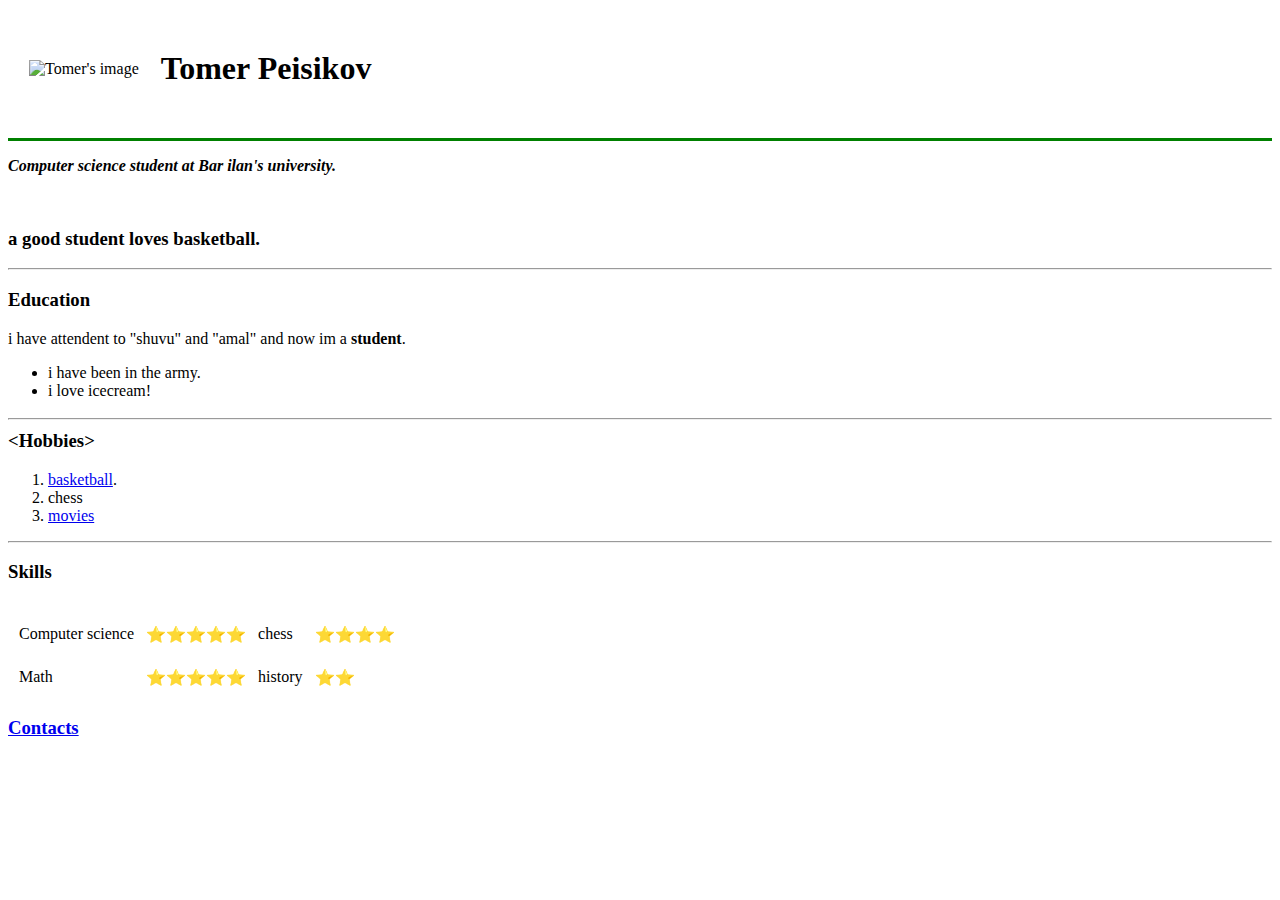
==== index.html @ ad45d0aa "Add files via upload" ====
<!DOCTYPE html>
<html lang="en" dir="ltr">

<head>
  <meta charset="utf-8">
  <title>Tomer's Personal Site</title>
</head>

<body>
  <table cellspacing="20">
    <td> <img src="https://media-exp1.licdn.com/dms/image/C4E03AQFpgf0_57y72A/profile-displayphoto-shrink_200_200/0/1606844924078?e=1660780800&v=beta&t=sfLsezJd6aZrl8zYXBxLJlHNAfI2wmOc_vztp55yaRA" alt="Tomer's image"></td>
    <td>
      <h1>Tomer Peisikov</h1>
    </td>
  </table>


  <hr size="3" color="green">
  <p><em><strong>Computer science student at Bar ilan's university.</strong></em></p>
  <br>
  <h3>
    <p>a good student loves basketball.</p>
  </h3>
  <hr>
  <h3>Education</h3>
  <p>i have attendent to "shuvu" and "amal" and now im a <strong>student</strong>.</p>
  <ul>
    <li>i have been in the army.</li>
    <li>i love icecream!</li>
  </ul>
  <h3>
    <hr>
    <<strong>Hobbies</strong>>
  </h3>
  <ol>
    <li><a href="https://en.wikipedia.org/wiki/Basketball">basketball</a>.</li>
    <li>chess</li>
    <li><a href="https://www.cinema-city.co.il/">movies</a></li>
  </ol>
  <hr>
  <h3>Skills</h3>
  <table cellspacing="10">
    <tbody>
      <td>
        <tr>
          <td>Computer science</td>
          <td>⭐⭐⭐⭐⭐</td>
          <td>chess</td>
          <td>⭐⭐⭐⭐</td>
        </tr>
      </td>
      <td>
        <tr>
          <td>Math</td>
          <td>⭐⭐⭐⭐⭐</td>
          <td>history</td>
          <td>⭐⭐</td>
        </tr>
      </td>
    </tbody>
  </table>
  <h3><a href="Contacts.html">Contacts</a></h3>
</body>

</html>
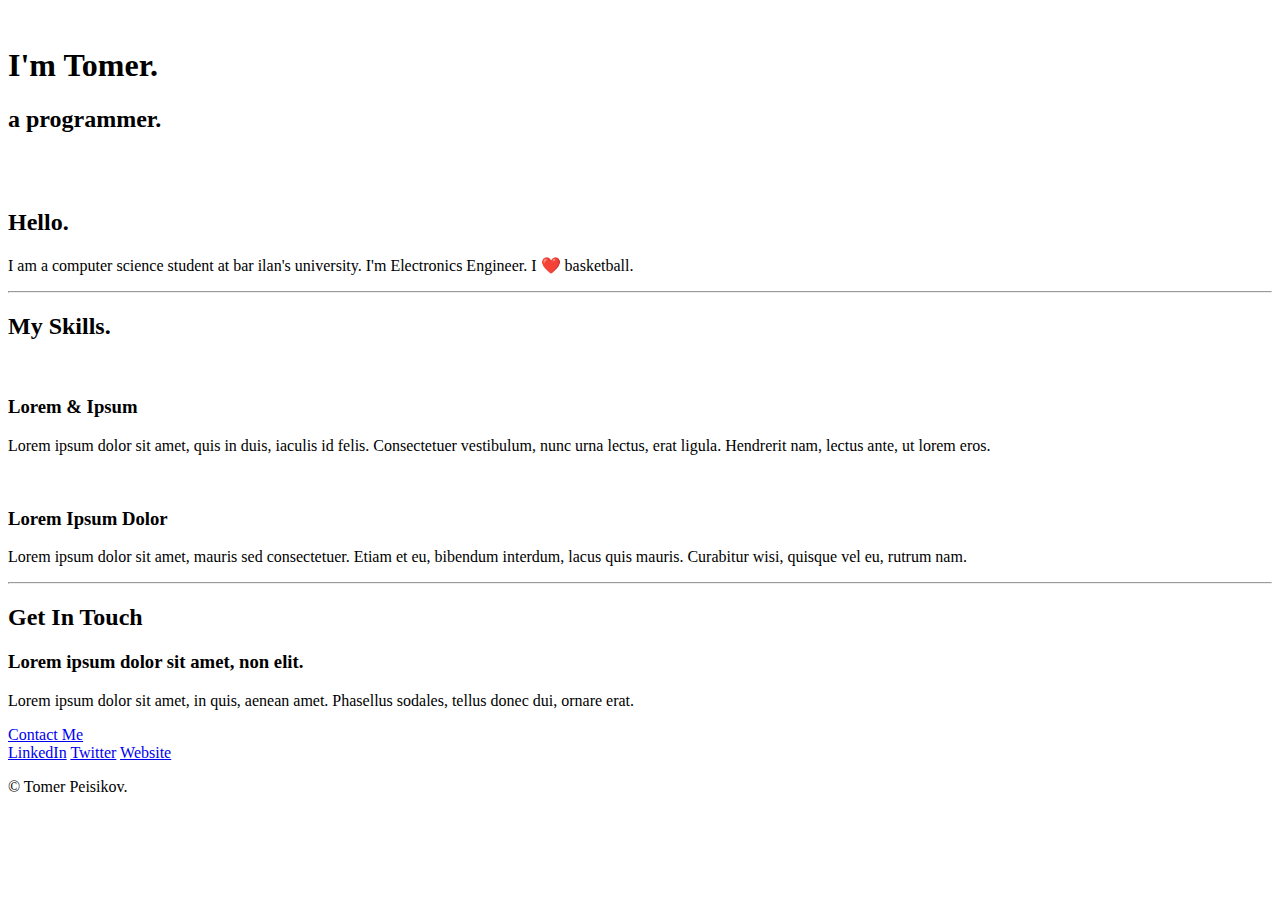
==== commit 0fc8c107: "Add files via upload" ====
--- a/index.html
+++ b/index.html
@@ -1,65 +1,58 @@
 <!DOCTYPE html>
 <html lang="en" dir="ltr">
-
-<head>
-  <meta charset="utf-8">
-  <title>Tomer's Personal Site</title>
-</head>
-
-<body>
-  <table cellspacing="20">
-    <td> <img src="https://media-exp1.licdn.com/dms/image/C4E03AQFpgf0_57y72A/profile-displayphoto-shrink_200_200/0/1606844924078?e=1660780800&v=beta&t=sfLsezJd6aZrl8zYXBxLJlHNAfI2wmOc_vztp55yaRA" alt="Tomer's image"></td>
-    <td>
-      <h1>Tomer Peisikov</h1>
-    </td>
-  </table>
+  <head>
+    <meta charset="utf-8">
+    <title>Tomer Peisikov</title>
+    <link rel="icon" href="favicon.ico">
+    <link rel="preconnect" href="https://fonts.googleapis.com">
+<link rel="preconnect" href="https://fonts.gstatic.com" crossorigin>
+<link href="https://fonts.googleapis.com/css2?family=Merriweather&family=Montserrat&family=Sacramento&display=swap" rel="stylesheet">
+    <link rel="stylesheet" href="css/styles.css">
+  </head>
+  <body>
+    <div class="top-container">
+      <img class="top-cloud" src="images/cloud.png" alt="">
+      <h1>I'm Tomer.</h1>
+      <h2>a <span class="pro">pro</span>grammer.</h2>
+      <img class="bottom-cloud" src="images/cloud.png" alt="">
+      <img src="images/mountain.png" alt="">
+    </div>
+    <div class="middle-container">
+      <div class="profile">
+        <img class="profile-image"src="https://media-exp1.licdn.com/dms/image/C4E03AQFpgf0_57y72A/profile-displayphoto-shrink_200_200/0/1606844924078?e=1660780800&v=beta&t=sfLsezJd6aZrl8zYXBxLJlHNAfI2wmOc_vztp55yaRA" alt="">
+        <h2>Hello.</h2>
+        <p class="my-desc">I am a computer science student at bar ilan's university. I'm Electronics Engineer. I ❤️ basketball.</p>
+      </div>
+      <hr>
+      <div class="skills">
+        <h2>My Skills.</h2>
+        <div class="skill-row">
+          <img class="electronic-image" src="https://www.electronic-store.co.il/wp-content/uploads/2022/02/estore-articles.jpg" alt="">
+          <h3>Lorem & Ipsum</h3>
+          <p>Lorem ipsum dolor sit amet, quis in duis, iaculis id felis. Consectetuer vestibulum, nunc urna lectus, erat ligula. Hendrerit nam, lectus ante, ut lorem eros.</p>
+        </div>
+        <div class="skill-row">
+          <img class="dragon-ball-image" src="https://media1.giphy.com/media/19JSJ5ucu91R5D7a3w/giphy.gif?cid=ecf05e47ugce2wpq645youh7vbr49bs3rm11e9vk96ipx0xd&rid=giphy.gif&ct=g" alt="">
+          <h3>Lorem Ipsum Dolor</h3>
+          <p>Lorem ipsum dolor sit amet, mauris sed consectetuer. Etiam et eu, bibendum interdum, lacus quis mauris. Curabitur wisi, quisque vel eu, rutrum nam.</p>
+        </div>
+      </div>
+      <hr>
+      <div class="contact-me">
+        <h2>Get In Touch</h2>
+        <h3>Lorem ipsum dolor sit amet, non elit.</h3>
+        <p class="contact-massage">Lorem ipsum dolor sit amet, in quis, aenean amet. Phasellus sodales, tellus donec dui, ornare erat.</p>
+        <a class="btn" href="mailto:tomerp1812@gmail.com">Contact Me</a>
+      </div>
+    </div>
 
 
-  <hr size="3" color="green">
-  <p><em><strong>Computer science student at Bar ilan's university.</strong></em></p>
-  <br>
-  <h3>
-    <p>a good student loves basketball.</p>
-  </h3>
-  <hr>
-  <h3>Education</h3>
-  <p>i have attendent to "shuvu" and "amal" and now im a <strong>student</strong>.</p>
-  <ul>
-    <li>i have been in the army.</li>
-    <li>i love icecream!</li>
-  </ul>
-  <h3>
-    <hr>
-    <<strong>Hobbies</strong>>
-  </h3>
-  <ol>
-    <li><a href="https://en.wikipedia.org/wiki/Basketball">basketball</a>.</li>
-    <li>chess</li>
-    <li><a href="https://www.cinema-city.co.il/">movies</a></li>
-  </ol>
-  <hr>
-  <h3>Skills</h3>
-  <table cellspacing="10">
-    <tbody>
-      <td>
-        <tr>
-          <td>Computer science</td>
-          <td>⭐⭐⭐⭐⭐</td>
-          <td>chess</td>
-          <td>⭐⭐⭐⭐</td>
-        </tr>
-      </td>
-      <td>
-        <tr>
-          <td>Math</td>
-          <td>⭐⭐⭐⭐⭐</td>
-          <td>history</td>
-          <td>⭐⭐</td>
-        </tr>
-      </td>
-    </tbody>
-  </table>
-  <h3><a href="Contacts.html">Contacts</a></h3>
-</body>
+    <div class="bottom-container">
+      <a class="footer-link" href="https://www.linkedin.com/">LinkedIn</a>
+      <a class="footer-link" href="https://twitter.com/">Twitter</a>
+      <a class="footer-link" href="https://www.appbrewery.co/">Website</a>
+      <p class="conservation">© Tomer Peisikov.</p>
+    </div>
 
+  </body>
 </html>
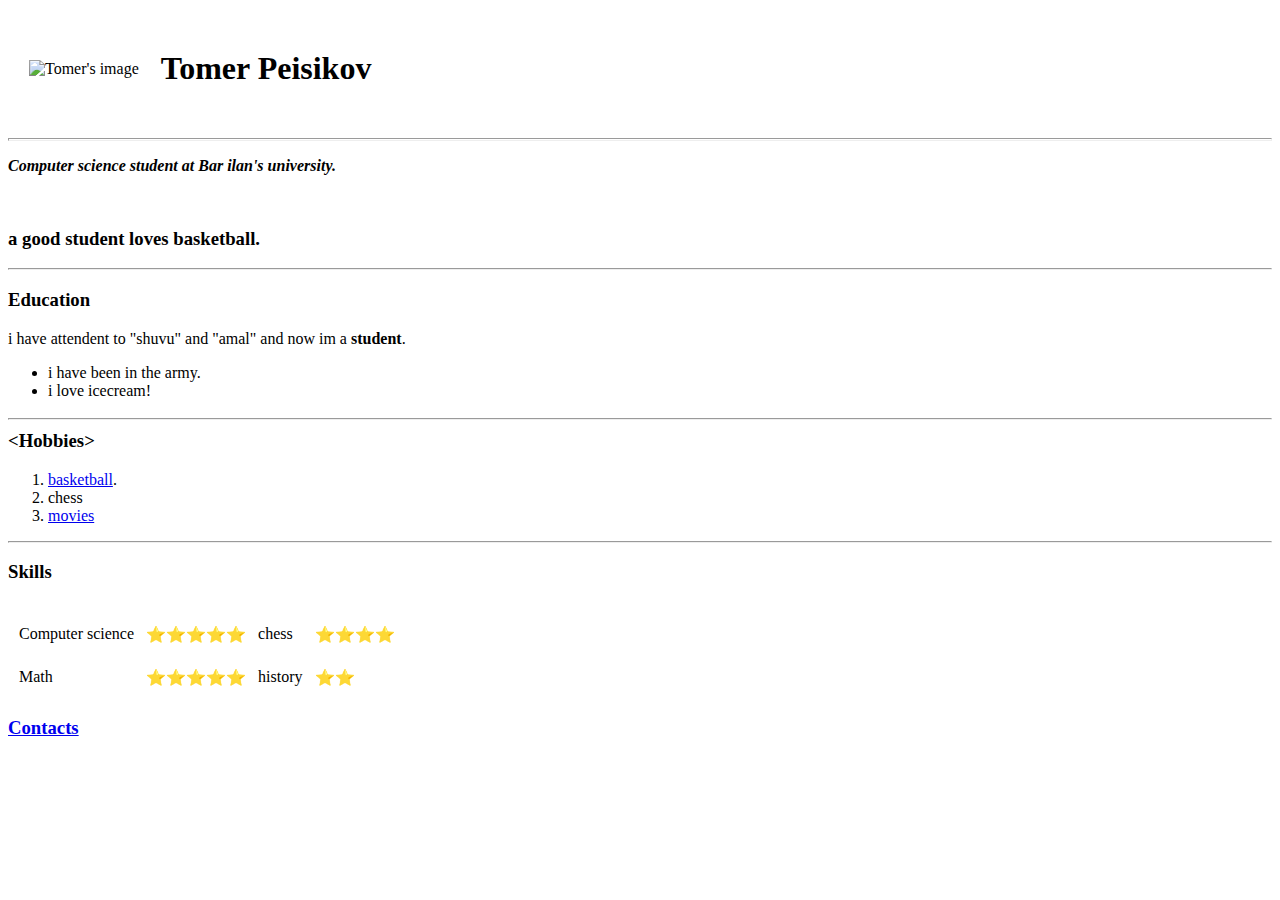
==== commit d05f4aec: "Add files via upload" ====
--- a/index.html
+++ b/index.html
@@ -1,58 +1,66 @@
 <!DOCTYPE html>
 <html lang="en" dir="ltr">
-  <head>
-    <meta charset="utf-8">
-    <title>Tomer Peisikov</title>
-    <link rel="icon" href="favicon.ico">
-    <link rel="preconnect" href="https://fonts.googleapis.com">
-<link rel="preconnect" href="https://fonts.gstatic.com" crossorigin>
-<link href="https://fonts.googleapis.com/css2?family=Merriweather&family=Montserrat&family=Sacramento&display=swap" rel="stylesheet">
-    <link rel="stylesheet" href="css/styles.css">
-  </head>
-  <body>
-    <div class="top-container">
-      <img class="top-cloud" src="images/cloud.png" alt="">
-      <h1>I'm Tomer.</h1>
-      <h2>a <span class="pro">pro</span>grammer.</h2>
-      <img class="bottom-cloud" src="images/cloud.png" alt="">
-      <img src="images/mountain.png" alt="">
-    </div>
-    <div class="middle-container">
-      <div class="profile">
-        <img class="profile-image"src="https://media-exp1.licdn.com/dms/image/C4E03AQFpgf0_57y72A/profile-displayphoto-shrink_200_200/0/1606844924078?e=1660780800&v=beta&t=sfLsezJd6aZrl8zYXBxLJlHNAfI2wmOc_vztp55yaRA" alt="">
-        <h2>Hello.</h2>
-        <p class="my-desc">I am a computer science student at bar ilan's university. I'm Electronics Engineer. I ❤️ basketball.</p>
-      </div>
-      <hr>
-      <div class="skills">
-        <h2>My Skills.</h2>
-        <div class="skill-row">
-          <img class="electronic-image" src="https://www.electronic-store.co.il/wp-content/uploads/2022/02/estore-articles.jpg" alt="">
-          <h3>Lorem & Ipsum</h3>
-          <p>Lorem ipsum dolor sit amet, quis in duis, iaculis id felis. Consectetuer vestibulum, nunc urna lectus, erat ligula. Hendrerit nam, lectus ante, ut lorem eros.</p>
-        </div>
-        <div class="skill-row">
-          <img class="dragon-ball-image" src="https://media1.giphy.com/media/19JSJ5ucu91R5D7a3w/giphy.gif?cid=ecf05e47ugce2wpq645youh7vbr49bs3rm11e9vk96ipx0xd&rid=giphy.gif&ct=g" alt="">
-          <h3>Lorem Ipsum Dolor</h3>
-          <p>Lorem ipsum dolor sit amet, mauris sed consectetuer. Etiam et eu, bibendum interdum, lacus quis mauris. Curabitur wisi, quisque vel eu, rutrum nam.</p>
-        </div>
-      </div>
-      <hr>
-      <div class="contact-me">
-        <h2>Get In Touch</h2>
-        <h3>Lorem ipsum dolor sit amet, non elit.</h3>
-        <p class="contact-massage">Lorem ipsum dolor sit amet, in quis, aenean amet. Phasellus sodales, tellus donec dui, ornare erat.</p>
-        <a class="btn" href="mailto:tomerp1812@gmail.com">Contact Me</a>
-      </div>
-    </div>
+
+<head>
+  <meta charset="utf-8">
+  <title>Tomer's Personal Site</title>
+  <link rel="stylesheet" href="css/styles.css">
+</head>
+
+<body>
+  <table cellspacing="20">
+    <td> <img src="https://media-exp1.licdn.com/dms/image/C4E03AQFpgf0_57y72A/profile-displayphoto-shrink_200_200/0/1606844924078?e=1660780800&v=beta&t=sfLsezJd6aZrl8zYXBxLJlHNAfI2wmOc_vztp55yaRA" alt="Tomer's image"></td>
+    <td>
+      <h1>Tomer Peisikov</h1>
+    </td>
+  </table>
 
 
-    <div class="bottom-container">
-      <a class="footer-link" href="https://www.linkedin.com/">LinkedIn</a>
-      <a class="footer-link" href="https://twitter.com/">Twitter</a>
-      <a class="footer-link" href="https://www.appbrewery.co/">Website</a>
-      <p class="conservation">© Tomer Peisikov.</p>
-    </div>
+  <hr size="3">
+  <p><em><strong>Computer science student at Bar ilan's university.</strong></em></p>
+  <br>
+  <h3>
+    <p>a good student loves basketball.</p>
+  </h3>
+  <hr>
+  <h3>Education</h3>
+  <p>i have attendent to "shuvu" and "amal" and now im a <strong>student</strong>.</p>
+  <ul>
+    <li>i have been in the army.</li>
+    <li>i love icecream!</li>
+  </ul>
+  <h3>
+    <hr>
+    <<strong>Hobbies</strong>>
+  </h3>
+  <ol>
+    <li><a href="https://en.wikipedia.org/wiki/Basketball">basketball</a>.</li>
+    <li>chess</li>
+    <li><a href="https://www.cinema-city.co.il/">movies</a></li>
+  </ol>
+  <hr>
+  <h3>Skills</h3>
+  <table cellspacing="10">
+    <tbody>
+      <td>
+        <tr>
+          <td>Computer science</td>
+          <td>⭐⭐⭐⭐⭐</td>
+          <td>chess</td>
+          <td>⭐⭐⭐⭐</td>
+        </tr>
+      </td>
+      <td>
+        <tr>
+          <td>Math</td>
+          <td>⭐⭐⭐⭐⭐</td>
+          <td>history</td>
+          <td>⭐⭐</td>
+        </tr>
+      </td>
+    </tbody>
+  </table>
+  <h3><a href="Contacts.html">Contacts</a></h3>
+</body>
 
-  </body>
 </html>
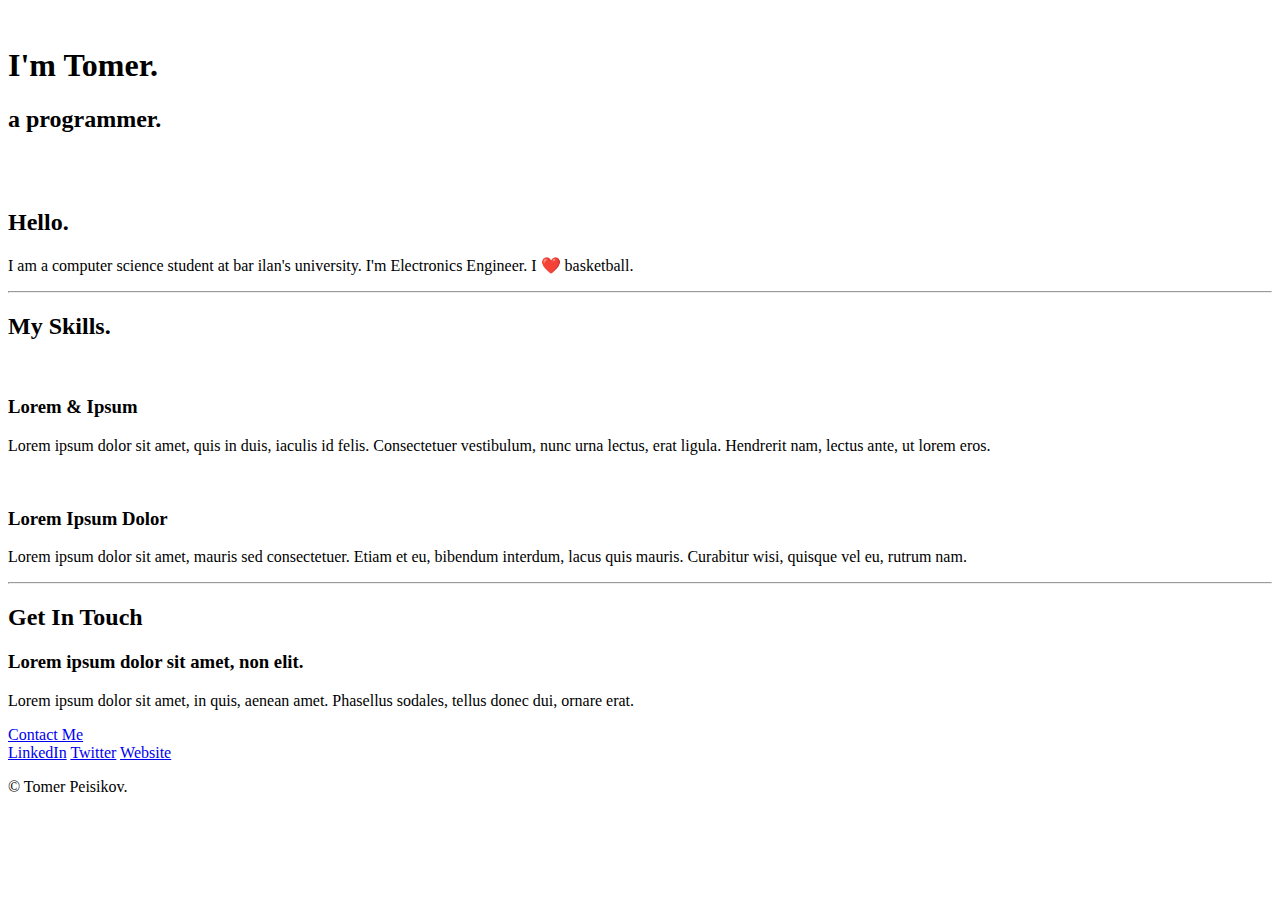
==== commit f1352b6e: "Add files via upload" ====
--- a/index.html
+++ b/index.html
@@ -1,66 +1,58 @@
 <!DOCTYPE html>
 <html lang="en" dir="ltr">
-
-<head>
-  <meta charset="utf-8">
-  <title>Tomer's Personal Site</title>
-  <link rel="stylesheet" href="css/styles.css">
-</head>
-
-<body>
-  <table cellspacing="20">
-    <td> <img src="https://media-exp1.licdn.com/dms/image/C4E03AQFpgf0_57y72A/profile-displayphoto-shrink_200_200/0/1606844924078?e=1660780800&v=beta&t=sfLsezJd6aZrl8zYXBxLJlHNAfI2wmOc_vztp55yaRA" alt="Tomer's image"></td>
-    <td>
-      <h1>Tomer Peisikov</h1>
-    </td>
-  </table>
+  <head>
+    <meta charset="utf-8">
+    <title>Tomer Peisikov</title>
+    <link rel="icon" href="favicon.ico">
+    <link rel="preconnect" href="https://fonts.googleapis.com">
+<link rel="preconnect" href="https://fonts.gstatic.com" crossorigin>
+<link href="https://fonts.googleapis.com/css2?family=Merriweather&family=Montserrat&family=Sacramento&display=swap" rel="stylesheet">
+    <link rel="stylesheet" href="css/styles.css">
+  </head>
+  <body>
+    <div class="top-container">
+      <img class="top-cloud" src="images/cloud.png" alt="">
+      <h1>I'm Tomer.</h1>
+      <h2>a <span class="pro">pro</span>grammer.</h2>
+      <img class="bottom-cloud" src="images/cloud.png" alt="">
+      <img src="images/mountain.png" alt="">
+    </div>
+    <div class="middle-container">
+      <div class="profile">
+        <img class="profile-image"src="https://media-exp1.licdn.com/dms/image/C4E03AQFpgf0_57y72A/profile-displayphoto-shrink_200_200/0/1606844924078?e=1660780800&v=beta&t=sfLsezJd6aZrl8zYXBxLJlHNAfI2wmOc_vztp55yaRA" alt="">
+        <h2>Hello.</h2>
+        <p class="my-desc">I am a computer science student at bar ilan's university. I'm Electronics Engineer. I ❤️ basketball.</p>
+      </div>
+      <hr>
+      <div class="skills">
+        <h2>My Skills.</h2>
+        <div class="skill-row">
+          <img class="electronic-image" src="https://www.electronic-store.co.il/wp-content/uploads/2022/02/estore-articles.jpg" alt="">
+          <h3>Lorem & Ipsum</h3>
+          <p>Lorem ipsum dolor sit amet, quis in duis, iaculis id felis. Consectetuer vestibulum, nunc urna lectus, erat ligula. Hendrerit nam, lectus ante, ut lorem eros.</p>
+        </div>
+        <div class="skill-row">
+          <img class="dragon-ball-image" src="https://media1.giphy.com/media/19JSJ5ucu91R5D7a3w/giphy.gif?cid=ecf05e47ugce2wpq645youh7vbr49bs3rm11e9vk96ipx0xd&rid=giphy.gif&ct=g" alt="">
+          <h3>Lorem Ipsum Dolor</h3>
+          <p>Lorem ipsum dolor sit amet, mauris sed consectetuer. Etiam et eu, bibendum interdum, lacus quis mauris. Curabitur wisi, quisque vel eu, rutrum nam.</p>
+        </div>
+      </div>
+      <hr>
+      <div class="contact-me">
+        <h2>Get In Touch</h2>
+        <h3>Lorem ipsum dolor sit amet, non elit.</h3>
+        <p class="contact-massage">Lorem ipsum dolor sit amet, in quis, aenean amet. Phasellus sodales, tellus donec dui, ornare erat.</p>
+        <a class="btn" href="mailto:tomerp1812@gmail.com">Contact Me</a>
+      </div>
+    </div>
 
 
-  <hr size="3">
-  <p><em><strong>Computer science student at Bar ilan's university.</strong></em></p>
-  <br>
-  <h3>
-    <p>a good student loves basketball.</p>
-  </h3>
-  <hr>
-  <h3>Education</h3>
-  <p>i have attendent to "shuvu" and "amal" and now im a <strong>student</strong>.</p>
-  <ul>
-    <li>i have been in the army.</li>
-    <li>i love icecream!</li>
-  </ul>
-  <h3>
-    <hr>
-    <<strong>Hobbies</strong>>
-  </h3>
-  <ol>
-    <li><a href="https://en.wikipedia.org/wiki/Basketball">basketball</a>.</li>
-    <li>chess</li>
-    <li><a href="https://www.cinema-city.co.il/">movies</a></li>
-  </ol>
-  <hr>
-  <h3>Skills</h3>
-  <table cellspacing="10">
-    <tbody>
-      <td>
-        <tr>
-          <td>Computer science</td>
-          <td>⭐⭐⭐⭐⭐</td>
-          <td>chess</td>
-          <td>⭐⭐⭐⭐</td>
-        </tr>
-      </td>
-      <td>
-        <tr>
-          <td>Math</td>
-          <td>⭐⭐⭐⭐⭐</td>
-          <td>history</td>
-          <td>⭐⭐</td>
-        </tr>
-      </td>
-    </tbody>
-  </table>
-  <h3><a href="Contacts.html">Contacts</a></h3>
-</body>
+    <div class="bottom-container">
+      <a class="footer-link" href="https://www.linkedin.com/">LinkedIn</a>
+      <a class="footer-link" href="https://twitter.com/">Twitter</a>
+      <a class="footer-link" href="https://www.appbrewery.co/">Website</a>
+      <p class="conservation">© Tomer Peisikov.</p>
+    </div>
 
+  </body>
 </html>
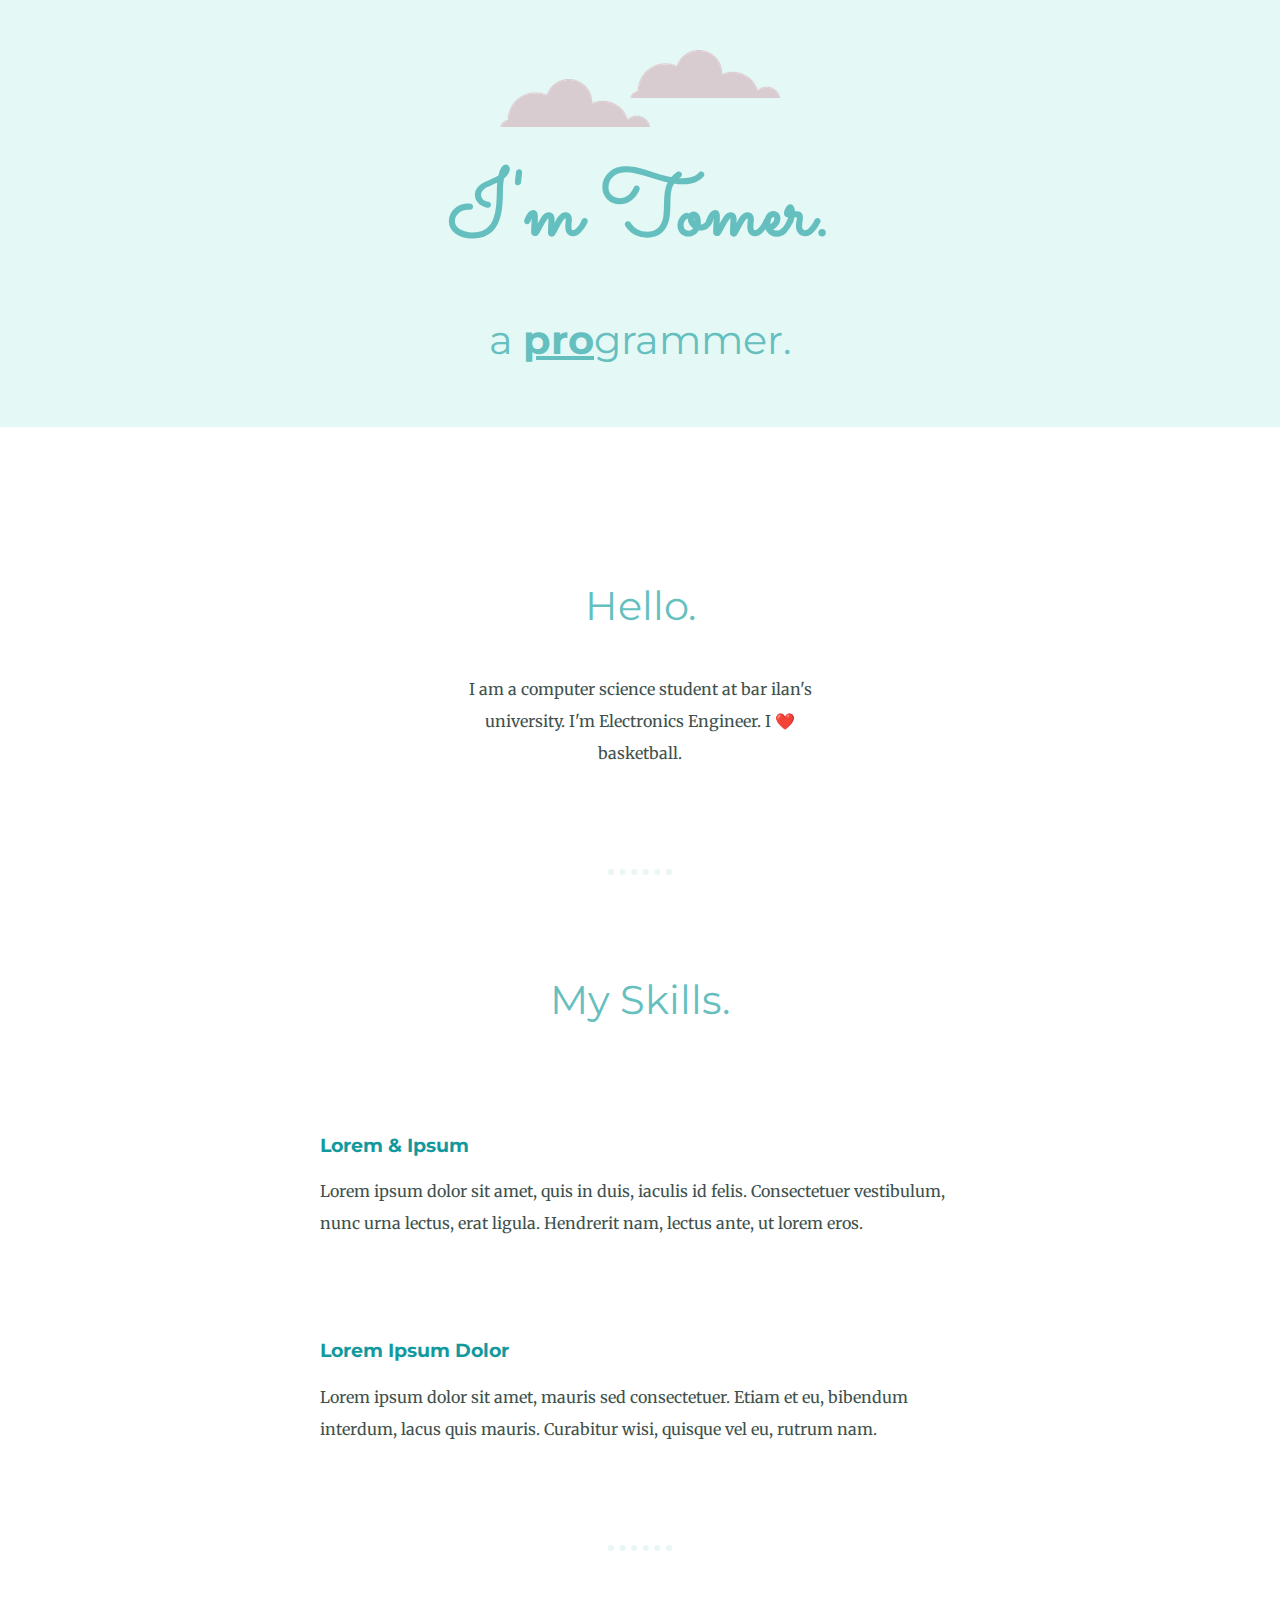
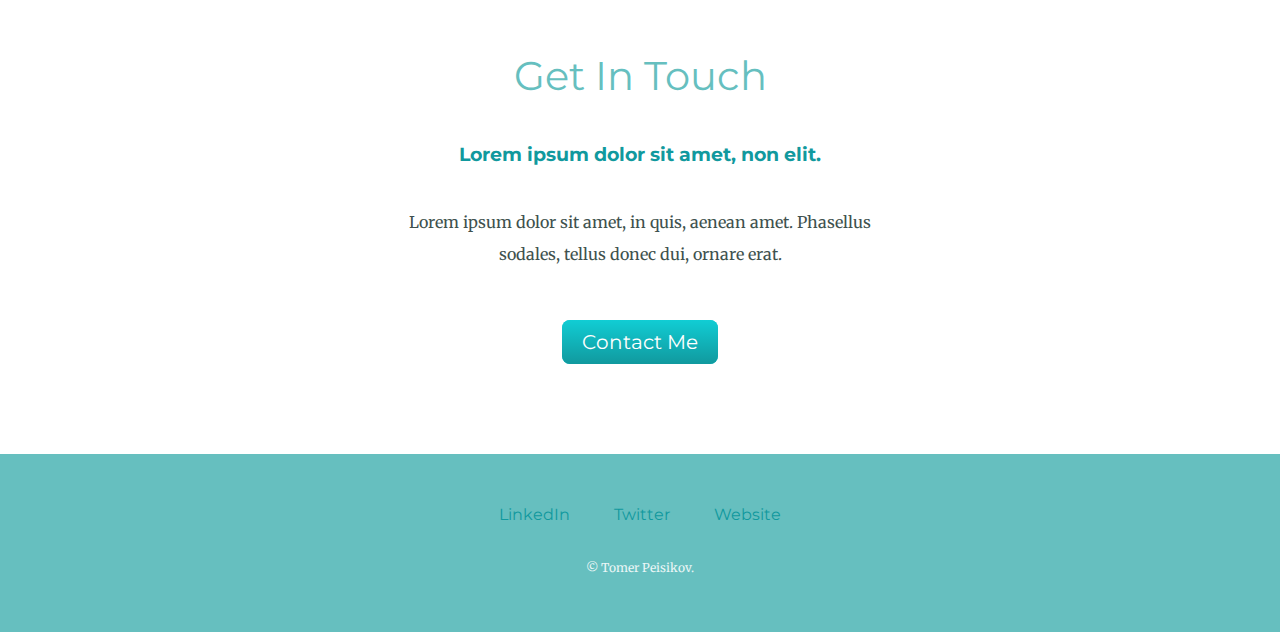
==== commit 9c16fb69: "Update index.html" ====
--- a/index.html
+++ b/index.html
@@ -7,14 +7,14 @@
     <link rel="preconnect" href="https://fonts.googleapis.com">
 <link rel="preconnect" href="https://fonts.gstatic.com" crossorigin>
 <link href="https://fonts.googleapis.com/css2?family=Merriweather&family=Montserrat&family=Sacramento&display=swap" rel="stylesheet">
-    <link rel="stylesheet" href="css/styles.css">
+    <link rel="stylesheet" href="styles.css">
   </head>
   <body>
     <div class="top-container">
-      <img class="top-cloud" src="images/cloud.png" alt="">
+      <img class="top-cloud" src="cloud.png" alt="">
       <h1>I'm Tomer.</h1>
       <h2>a <span class="pro">pro</span>grammer.</h2>
-      <img class="bottom-cloud" src="images/cloud.png" alt="">
+      <img class="bottom-cloud" src="cloud.png" alt="">
       <img src="images/mountain.png" alt="">
     </div>
     <div class="middle-container">
--- a/styles.css
+++ b/styles.css
@@ -0,0 +1,154 @@
+/**************************************TAG SELECTORS********************************/
+body {
+  font-family: 'Merriweather', serif;
+  text-align: center;
+  margin: 0;
+  color: #40514E;
+}
+
+h1 {
+  font-size: 5.625rem;
+  margin: 50px auto 0 auto;
+  font-family: 'Sacramento', cursive;
+  color: #66BFBF;
+}
+
+h2 {
+  font-family: 'Montserrat', sans-serif;
+  font-size: 2.5rem;
+  color: #66BFBF;
+  font-weight: normal;
+  padding-bottom: 10px;
+}
+
+h3 {
+  font-family: 'Montserrat', sans-serif;
+  color: #11999E;
+}
+
+a {
+  color: #11999E;
+  font-family: 'Montserrat', sans-serif;
+  margin: 10px 20px;
+  text-decoration: none;
+}
+
+a:hover{
+    color : #EAF6F6;
+}
+
+hr{
+   width: 4%;
+   border: dotted #EAF6F6 6px;
+   border-bottom: none;
+   margin: 100px auto;
+}
+
+p{
+    line-height: 2;
+}
+
+/**************************************CLASS SELECTORS********************************/
+
+
+.top-cloud {
+  position: absolute;
+  right: 500px;
+  top: 50px;
+}
+
+.bottom-cloud {
+  position: absolute;
+  left: 500px;
+  bottom: 300px;
+}
+
+.profile-image {
+  border-radius: 100%;
+}
+
+.electronic-image {
+  width: 25%;
+  float: left;
+  margin-right: 30px;
+}
+
+.dragon-ball-image{
+  width: 25%;
+  float: right;
+  margin-left: 30px;
+}
+
+.top-container {
+  background-color: #e4f9f5;
+  position: relative;
+  padding-top: 100px;
+}
+
+.middle-container {
+  margin: 100px 0 100px 0;
+/*background-color: #8FE3CF;*/
+}
+
+.bottom-container {
+background-color: #66BFBF;
+padding: 50px 0 20px;
+}
+
+.my-desc{
+  color: #40514E;
+  width: 30%;
+  margin: auto;
+}
+
+.pro {
+  text-decoration: underline;
+  font-weight: bold;
+}
+
+
+.skill-row{
+  width: 50%;
+  margin: auto;
+  margin-top: 100px;
+  text-align: left;
+}
+
+.contact-massage{
+  width: 40%;
+  margin: 40px auto 60px;
+}
+
+.btn {
+  background: #11cdd4;
+  background-image: -webkit-linear-gradient(top, #11cdd4, #11999e);
+  background-image: -moz-linear-gradient(top, #11cdd4, #11999e);
+  background-image: -ms-linear-gradient(top, #11cdd4, #11999e);
+  background-image: -o-linear-gradient(top, #11cdd4, #11999e);
+  background-image: linear-gradient(to bottom, #11cdd4, #11999e);
+  -webkit-border-radius: 8;
+  -moz-border-radius: 8;
+  border-radius: 8px;
+  font-family: 'Montserrat', sans-serif;
+  color: #ffffff;
+  font-size: 20px;
+  padding: 10px 20px 10px 20px;
+  text-decoration: none;
+}
+
+.btn:hover {
+  background: #30e3cb;
+  background-image: -webkit-linear-gradient(top, #30e3cb, #2bc4ad);
+  background-image: -moz-linear-gradient(top, #30e3cb, #2bc4ad);
+  background-image: -ms-linear-gradient(top, #30e3cb, #2bc4ad);
+  background-image: -o-linear-gradient(top, #30e3cb, #2bc4ad);
+  background-image: linear-gradient(to bottom, #30e3cb, #2bc4ad);
+  text-decoration: none;
+}
+
+
+.conservation{
+  color: #EAF6F6;
+  font-size: 0.75rem;
+  padding: 20px 0px;
+}
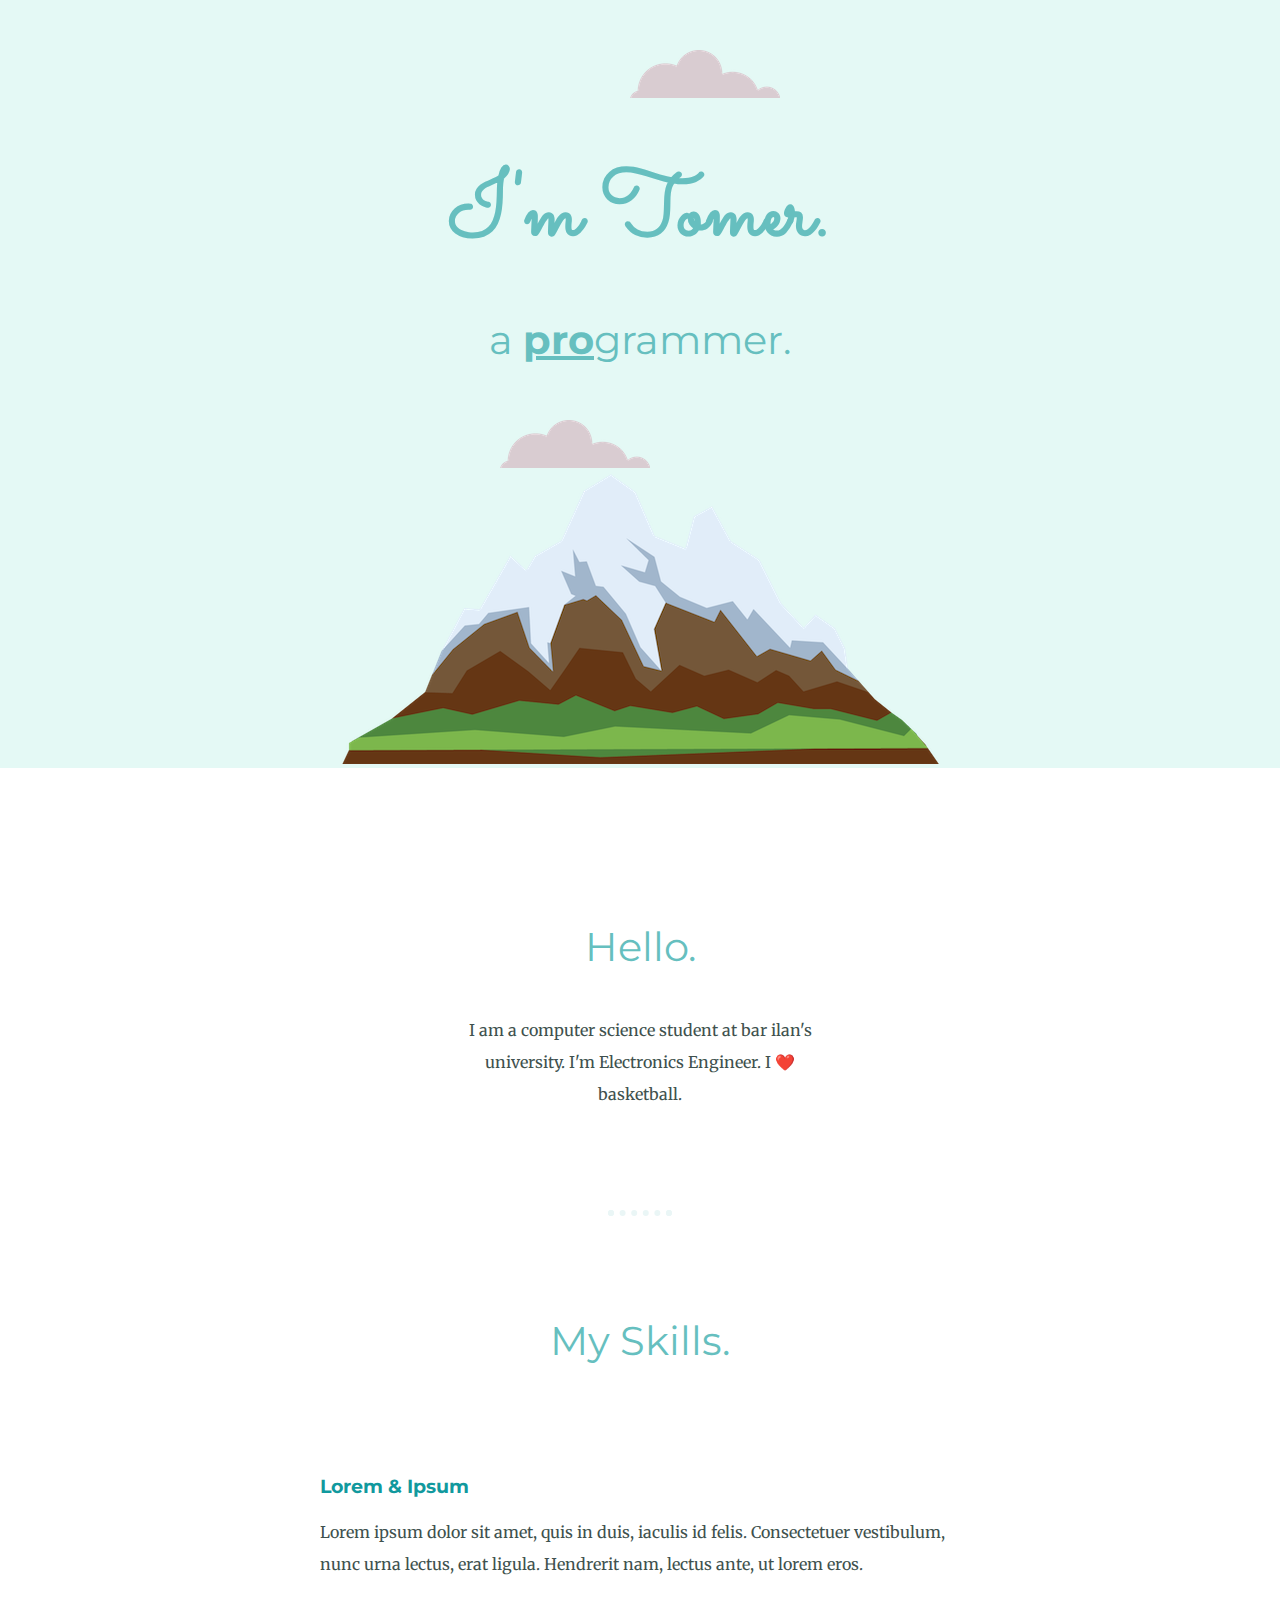
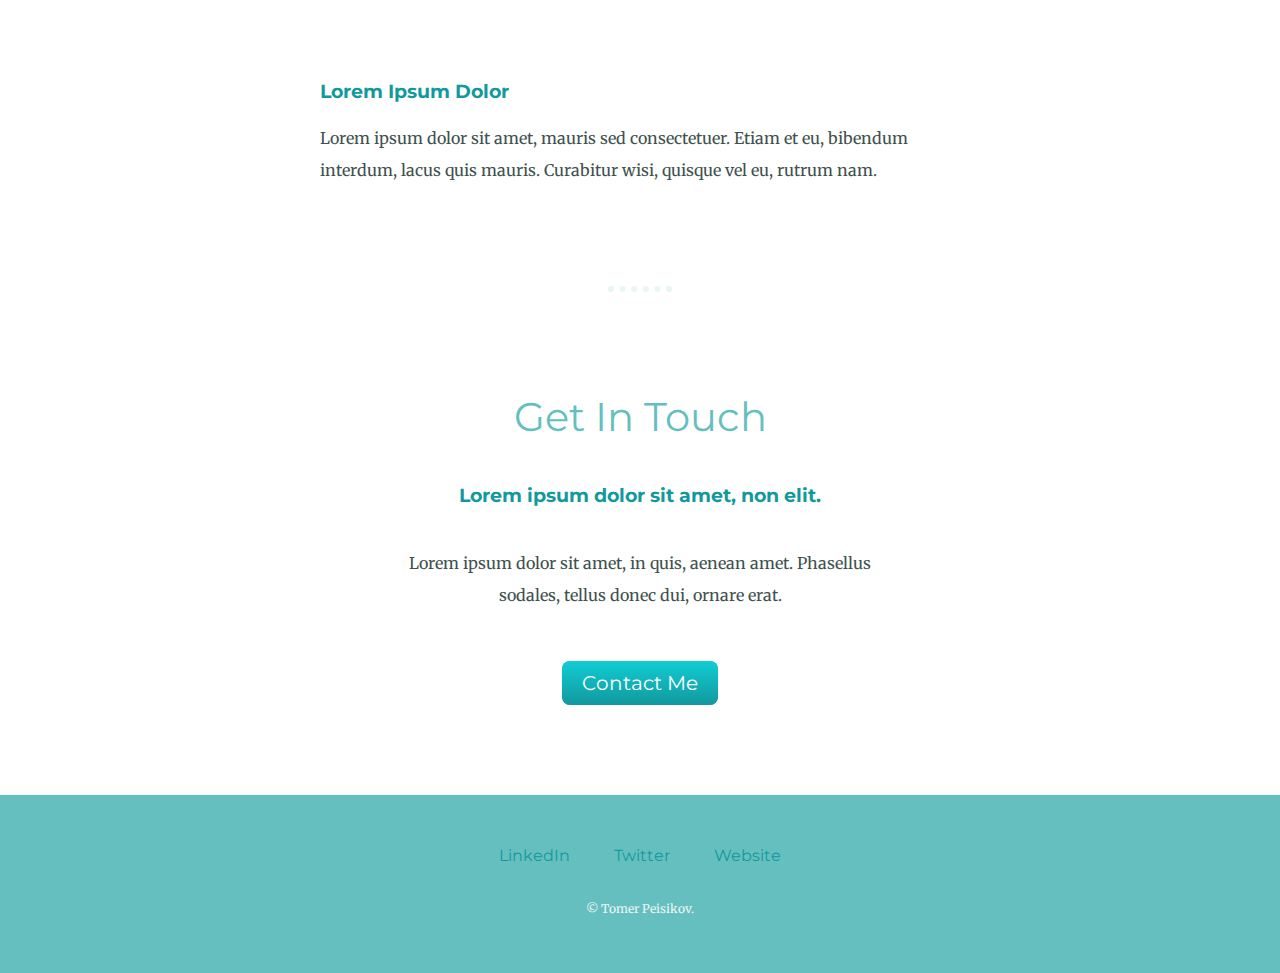
==== commit 413ee568: "Update index.html" ====
--- a/index.html
+++ b/index.html
@@ -15,7 +15,7 @@
       <h1>I'm Tomer.</h1>
       <h2>a <span class="pro">pro</span>grammer.</h2>
       <img class="bottom-cloud" src="cloud.png" alt="">
-      <img src="images/mountain.png" alt="">
+      <img src="mountain.png" alt="">
     </div>
     <div class="middle-container">
       <div class="profile">
